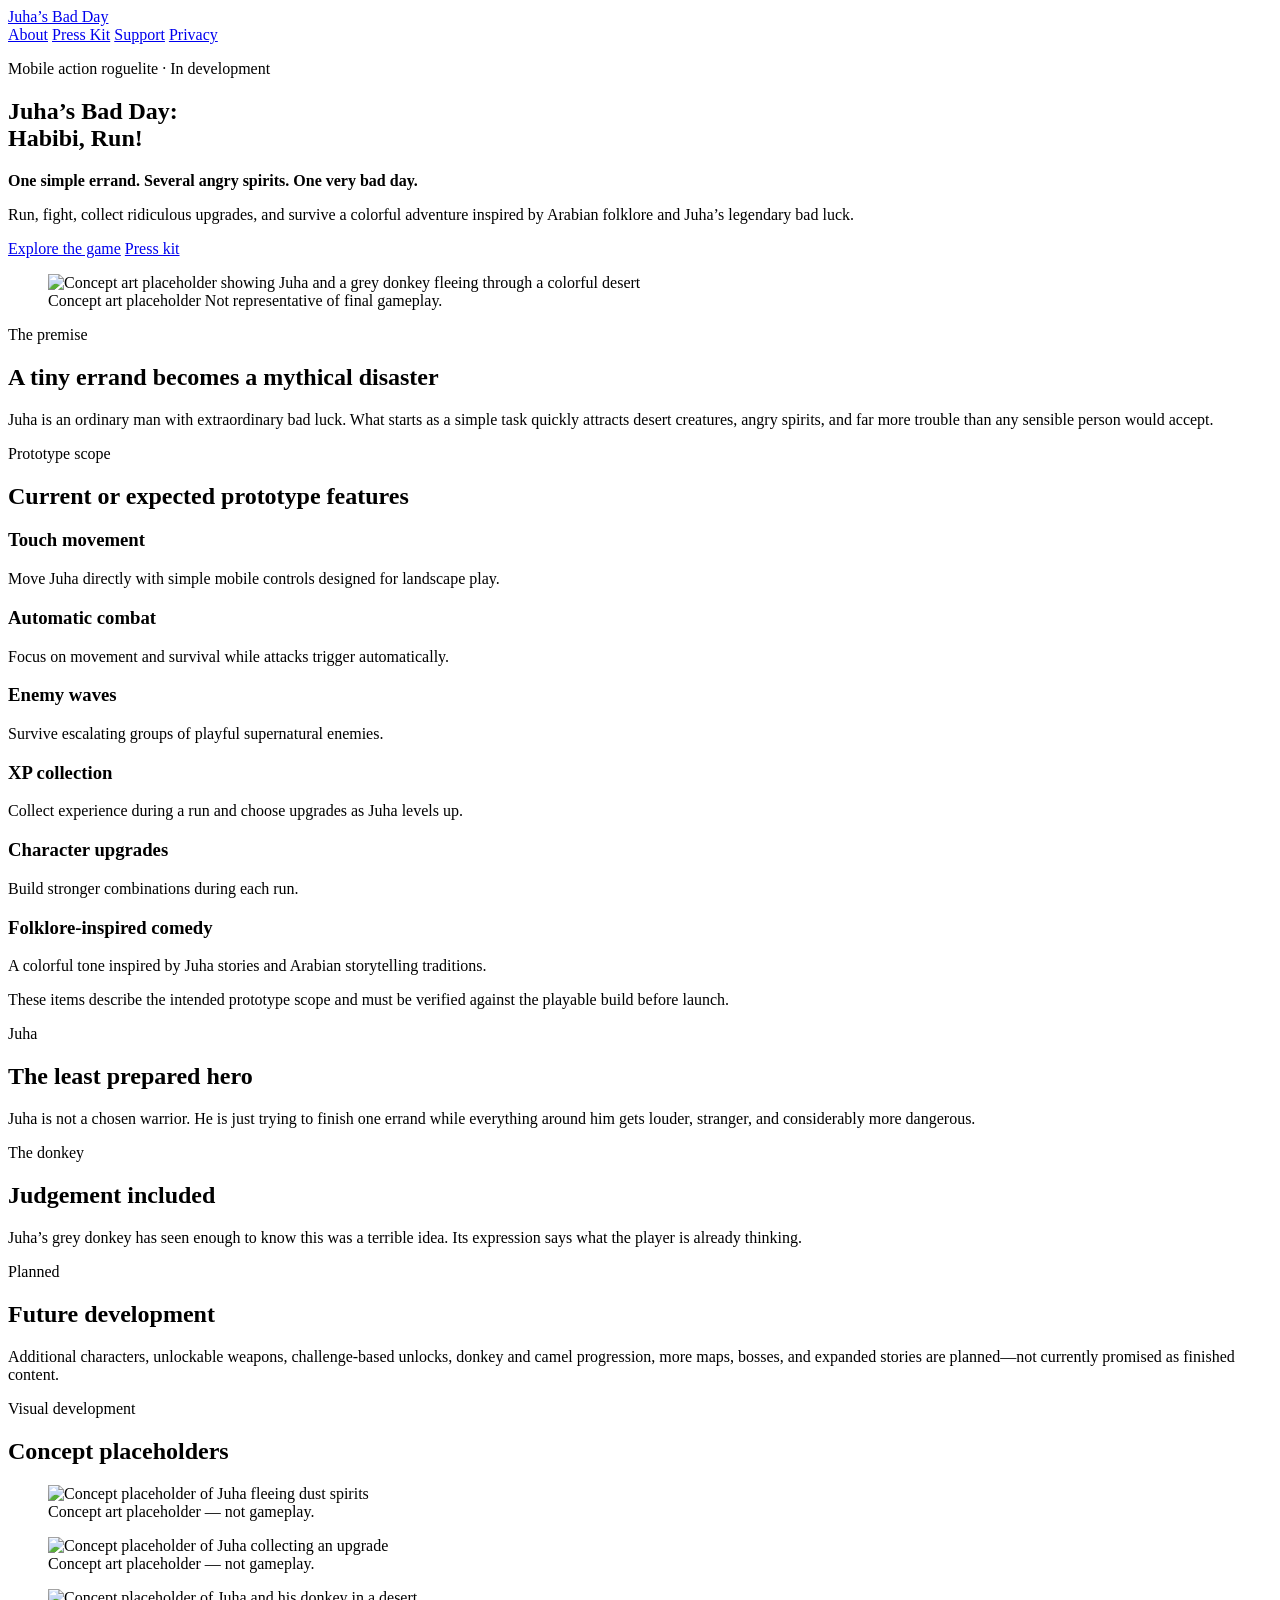
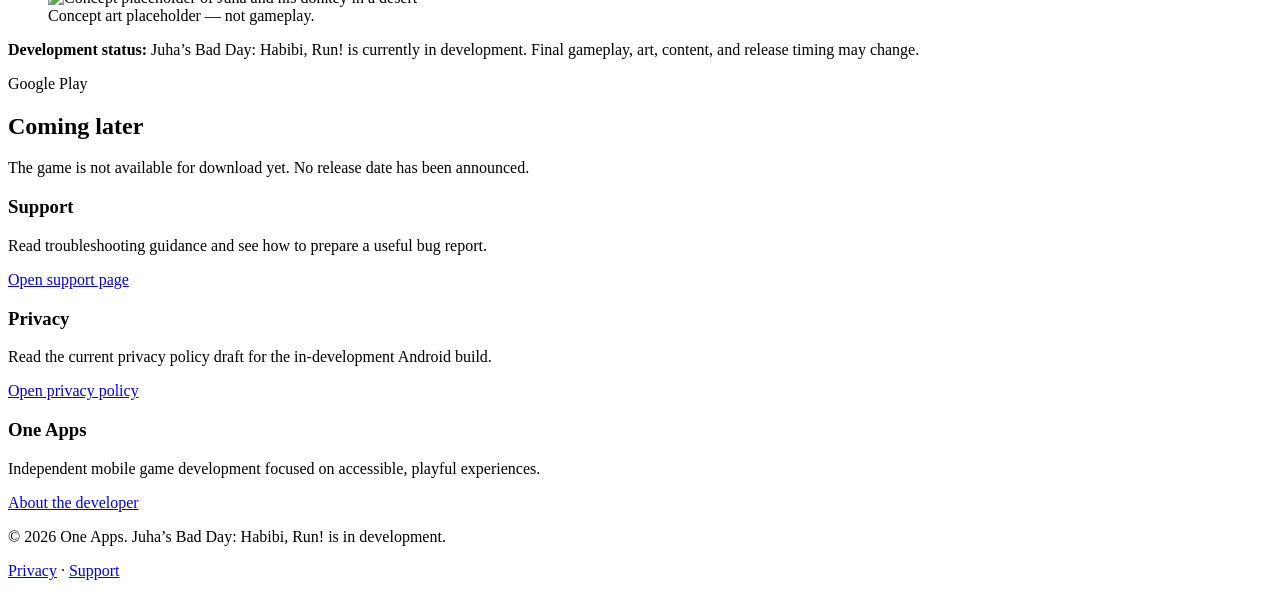
==== index.html @ a3ad3f42 "Add top-level website files" ====
<!doctype html>
<html lang="en">
<head>
  <meta charset="utf-8">
  <meta name="viewport" content="width=device-width,initial-scale=1">
  <title>Juha’s Bad Day: Habibi, Run!</title>
  <meta name="description" content="A humorous mobile survivors-like inspired by Arabian folklore, Juha stories, desert adventures, and one very bad day.">
  <meta property="og:title" content="Juha’s Bad Day: Habibi, Run!">
  <meta property="og:description" content="A humorous mobile survivors-like inspired by Arabian folklore, Juha stories, desert adventures, and one very bad day.">
  <meta property="og:type" content="website">
  <meta property="og:image" content="assets/images/hero-concept-1600x900.png">
  <meta name="theme-color" content="#0d5f63">
  <link rel="icon" href="assets/icons/favicon-48.png" sizes="48x48">
  <link rel="stylesheet" href="assets/css/styles.css">
</head>
<body>
<header class="site-header">
  <a class="brand" href="index.html">Juha’s Bad Day</a>
  <nav aria-label="Primary navigation">
    <a href="about.html">About</a>
    <a href="presskit.html">Press Kit</a>
    <a href="support.html">Support</a>
    <a href="privacy.html">Privacy</a>
  </nav>
</header>
<main>
<section class="hero">
  <div>
    <p class="eyebrow">Mobile action roguelite · In development</p>
    <h1>Juha’s Bad Day:<br>Habibi, Run!</h1>
    <p class="lead"><strong>One simple errand. Several angry spirits. One very bad day.</strong></p>
    <p>Run, fight, collect ridiculous upgrades, and survive a colorful adventure inspired by Arabian folklore and Juha’s legendary bad luck.</p>
    <a class="button" href="#game">Explore the game</a>
    <a class="button alt" href="presskit.html">Press kit</a>
  </div>
  <figure>
    <img src="assets/images/hero-concept-1600x900.png" alt="Concept art placeholder showing Juha and a grey donkey fleeing through a colorful desert">
    <figcaption><span class="asset-badge">Concept art placeholder</span> Not representative of final gameplay.</figcaption>
  </figure>
</section>
<section id="game">
  <p class="eyebrow">The premise</p>
  <h2>A tiny errand becomes a mythical disaster</h2>
  <p class="lead">Juha is an ordinary man with extraordinary bad luck. What starts as a simple task quickly attracts desert creatures, angry spirits, and far more trouble than any sensible person would accept.</p>
</section>
<section>
  <p class="eyebrow">Prototype scope</p>
  <h2>Current or expected prototype features</h2>
  <div class="grid">
    <article class="card"><h3>Touch movement</h3><p>Move Juha directly with simple mobile controls designed for landscape play.</p></article>
    <article class="card"><h3>Automatic combat</h3><p>Focus on movement and survival while attacks trigger automatically.</p></article>
    <article class="card"><h3>Enemy waves</h3><p>Survive escalating groups of playful supernatural enemies.</p></article>
    <article class="card"><h3>XP collection</h3><p>Collect experience during a run and choose upgrades as Juha levels up.</p></article>
    <article class="card"><h3>Character upgrades</h3><p>Build stronger combinations during each run.</p></article>
    <article class="card"><h3>Folklore-inspired comedy</h3><p>A colorful tone inspired by Juha stories and Arabian storytelling traditions.</p></article>
  </div>
  <p class="small">These items describe the intended prototype scope and must be verified against the playable build before launch.</p>
</section>
<section>
  <div class="grid">
    <article class="card"><p class="eyebrow">Juha</p><h2>The least prepared hero</h2><p>Juha is not a chosen warrior. He is just trying to finish one errand while everything around him gets louder, stranger, and considerably more dangerous.</p></article>
    <article class="card"><p class="eyebrow">The donkey</p><h2>Judgement included</h2><p>Juha’s grey donkey has seen enough to know this was a terrible idea. Its expression says what the player is already thinking.</p></article>
    <article class="card"><p class="eyebrow">Planned</p><h2>Future development</h2><p>Additional characters, unlockable weapons, challenge-based unlocks, donkey and camel progression, more maps, bosses, and expanded stories are planned—not currently promised as finished content.</p></article>
  </div>
</section>
<section>
  <p class="eyebrow">Visual development</p>
  <h2>Concept placeholders</h2>
  <div class="gallery">
    <figure><img src="assets/screenshots/phone-concept-01-1920x1080.png" alt="Concept placeholder of Juha fleeing dust spirits"><figcaption>Concept art placeholder — not gameplay.</figcaption></figure>
    <figure><img src="assets/screenshots/phone-concept-02-1920x1080.png" alt="Concept placeholder of Juha collecting an upgrade"><figcaption>Concept art placeholder — not gameplay.</figcaption></figure>
    <figure><img src="assets/screenshots/phone-concept-03-1920x1080.png" alt="Concept placeholder of Juha and his donkey in a desert"><figcaption>Concept art placeholder — not gameplay.</figcaption></figure>
  </div>
</section>
<section>
  <div class="notice"><strong>Development status:</strong> Juha’s Bad Day: Habibi, Run! is currently in development. Final gameplay, art, content, and release timing may change.</div>
</section>
<section>
  <div class="card"><p class="eyebrow">Google Play</p><h2>Coming later</h2><p>The game is not available for download yet. No release date has been announced.</p></div>
</section>
<section>
  <div class="grid"><article class="card"><h3>Support</h3><p>Read troubleshooting guidance and see how to prepare a useful bug report.</p><p><a href="support.html">Open support page</a></p></article><article class="card"><h3>Privacy</h3><p>Read the current privacy policy draft for the in-development Android build.</p><p><a href="privacy.html">Open privacy policy</a></p></article><article class="card"><h3>One Apps</h3><p>Independent mobile game development focused on accessible, playful experiences.</p><p><a href="about.html">About the developer</a></p></article></div>
</section>
</main>
<footer>
  <p>© 2026 One Apps. Juha’s Bad Day: Habibi, Run! is in development.</p>
  <p><a href="privacy.html">Privacy</a> · <a href="support.html">Support</a></p>
</footer>
<script src="assets/js/site.js" defer></script>
</body>
</html>
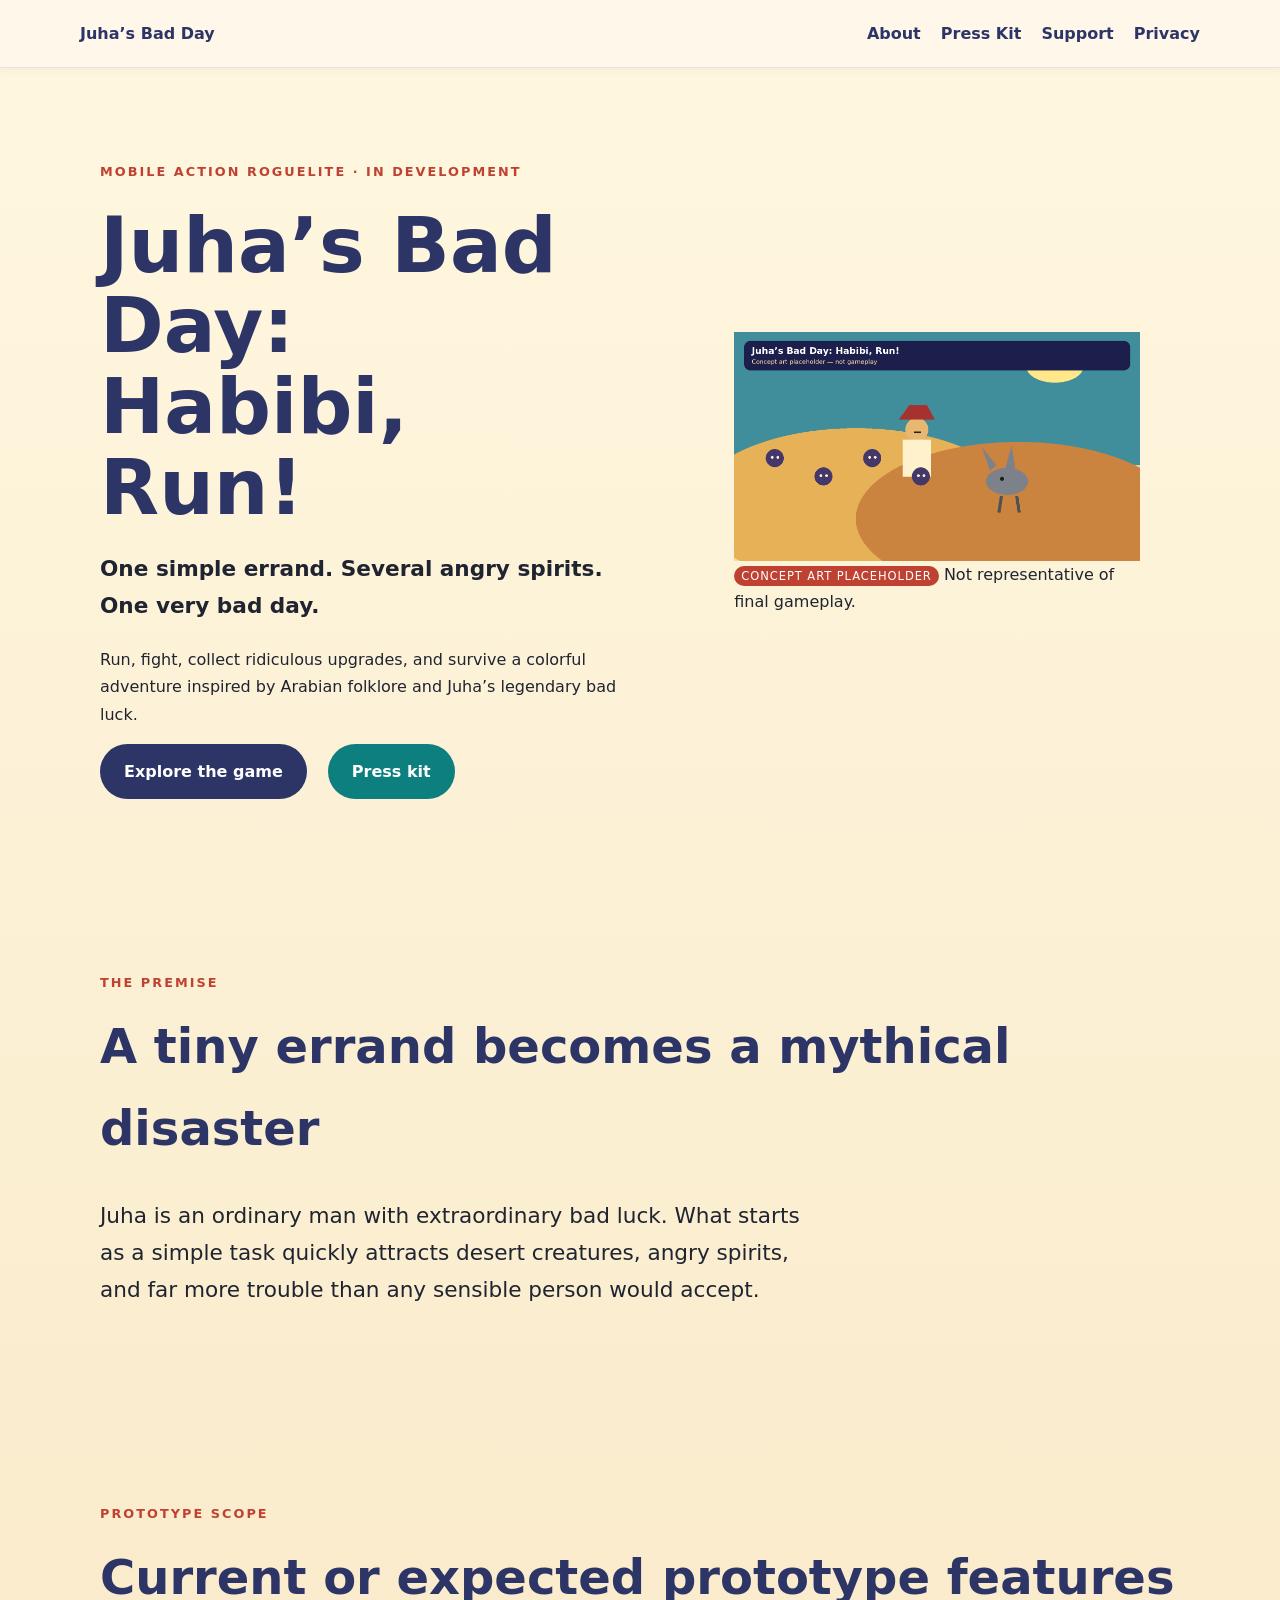
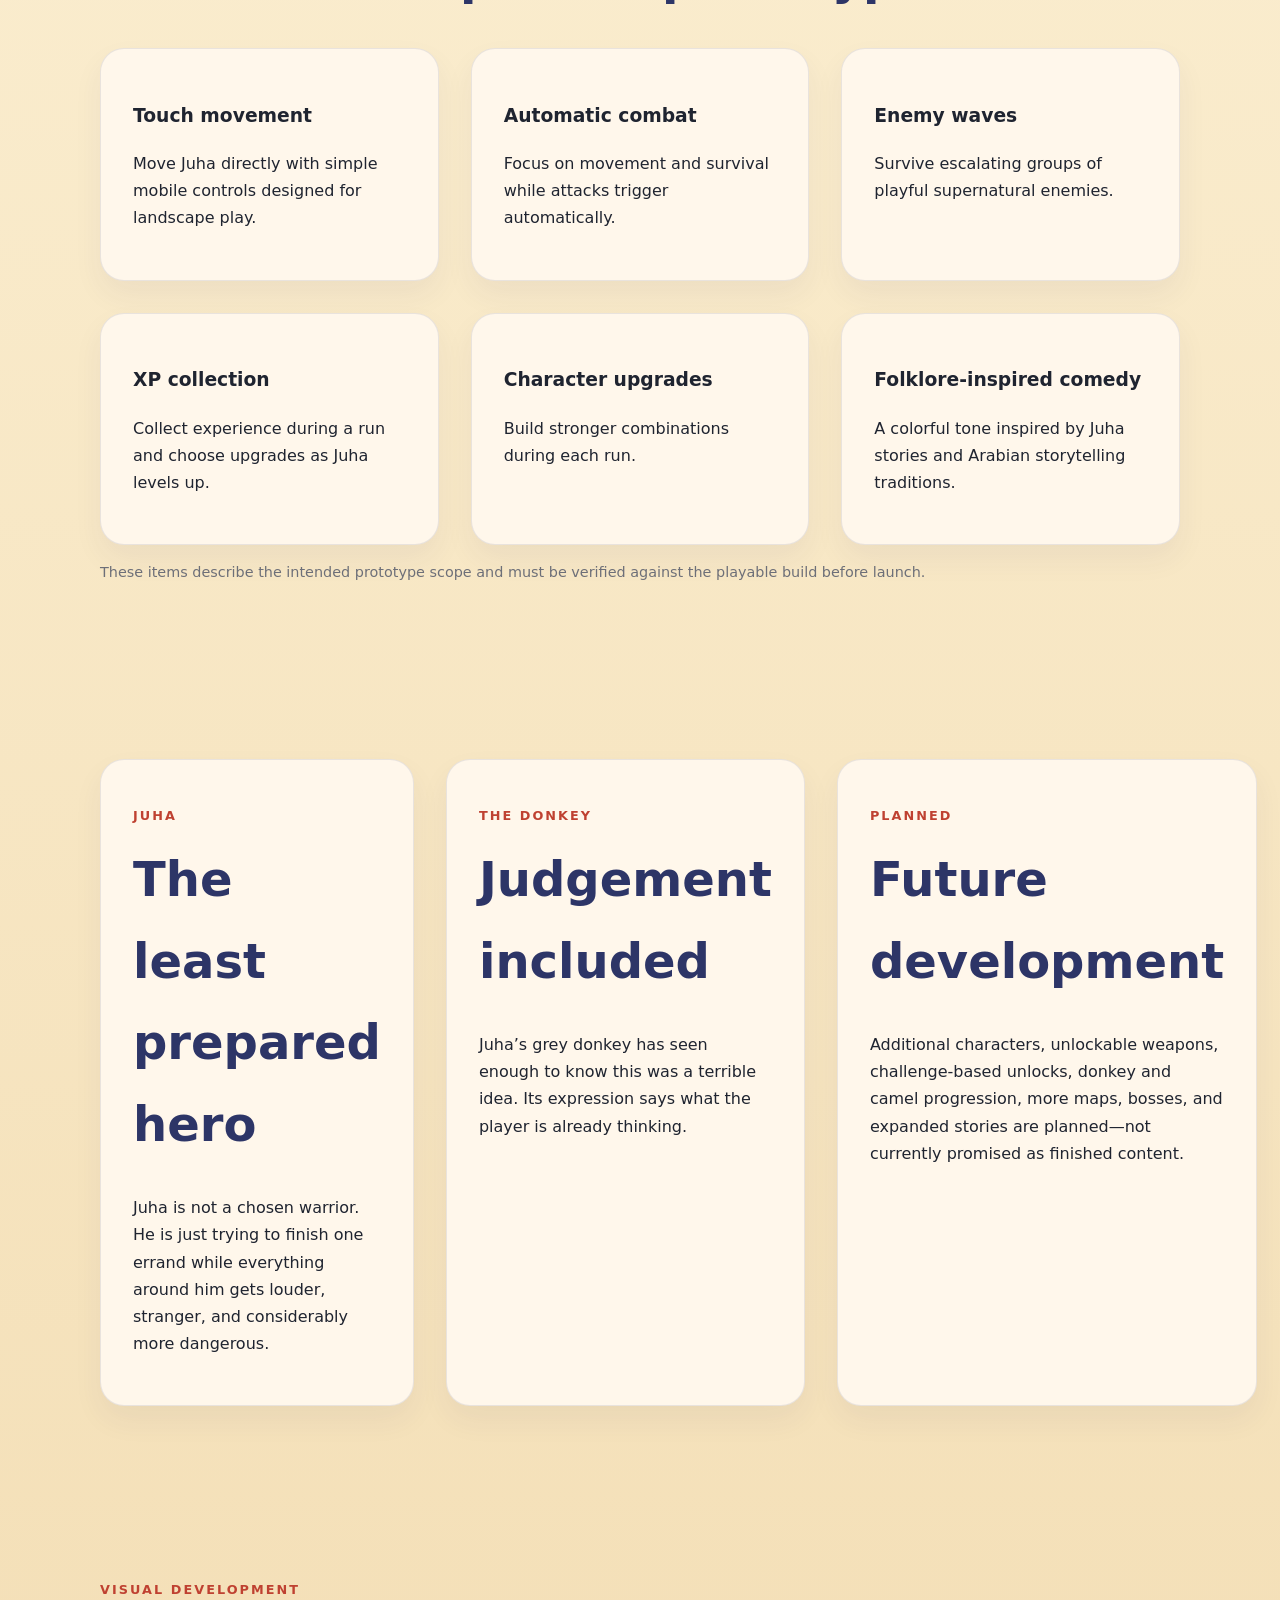
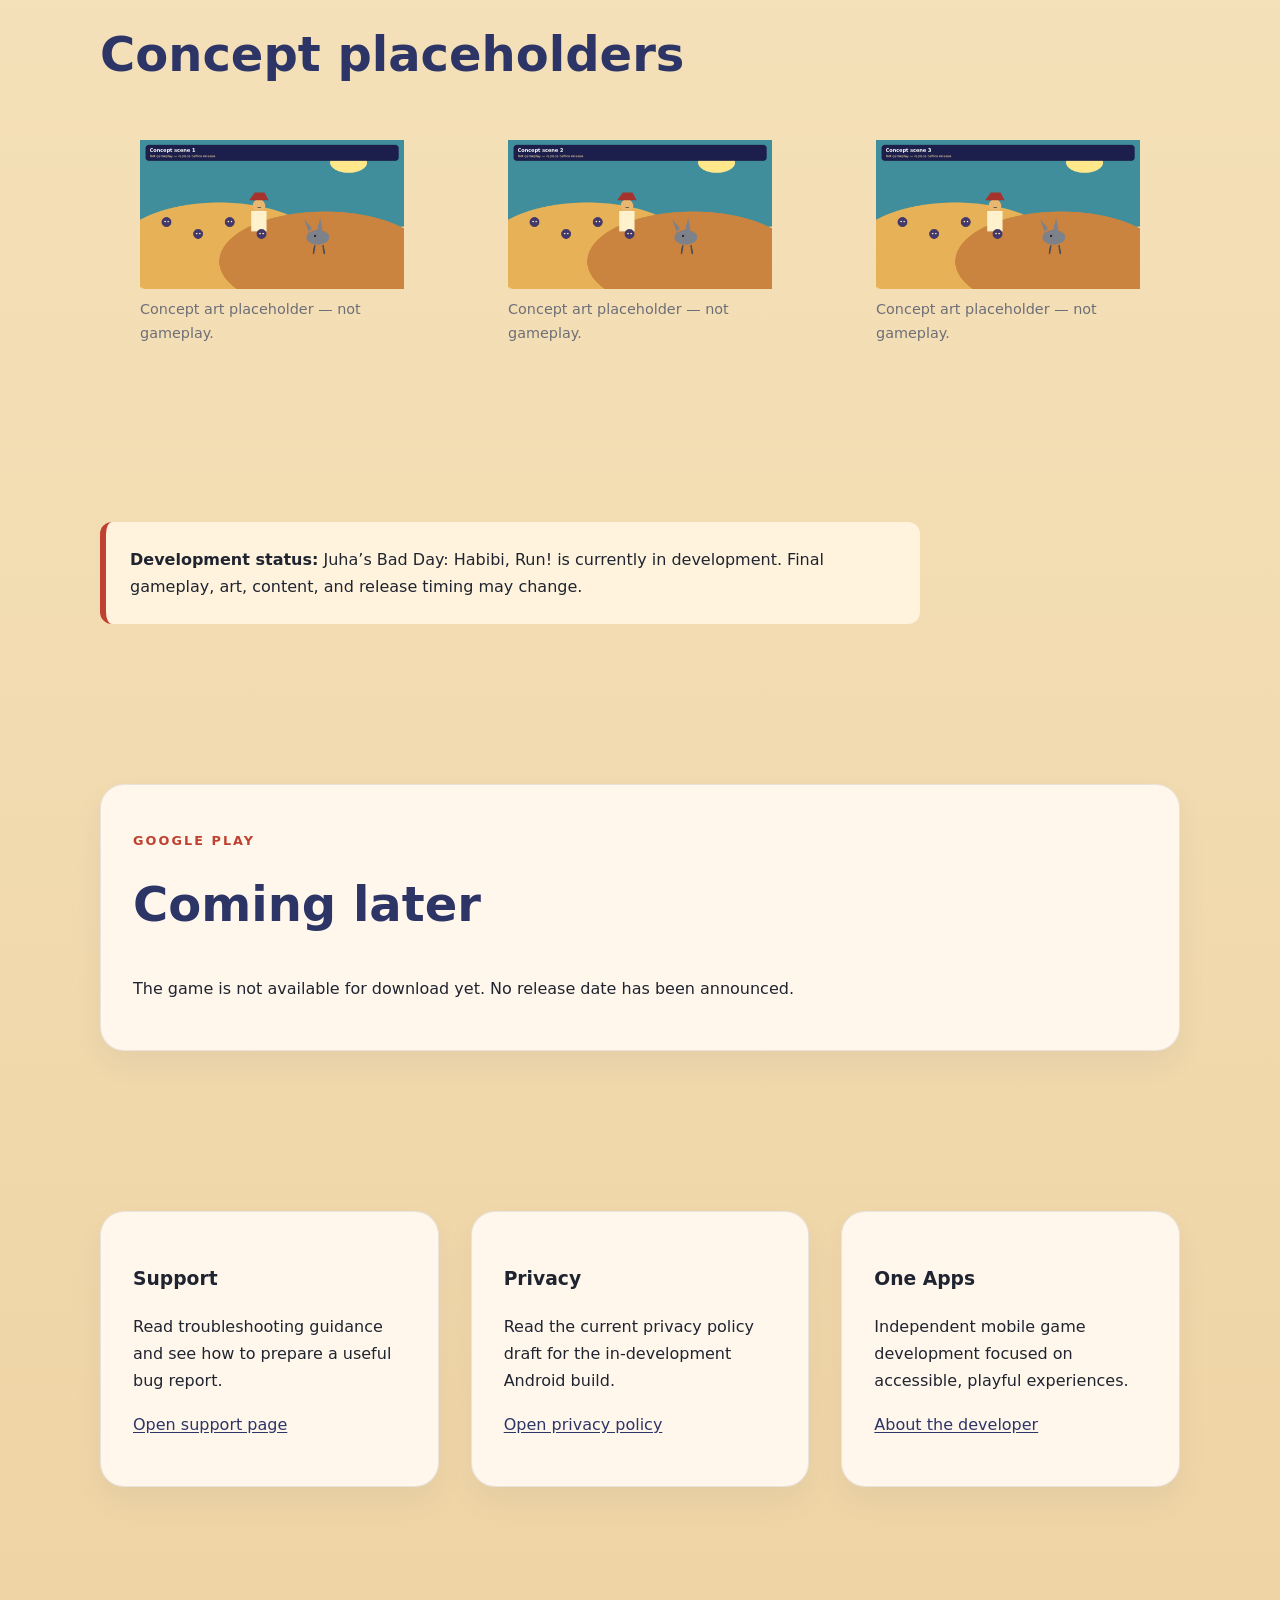
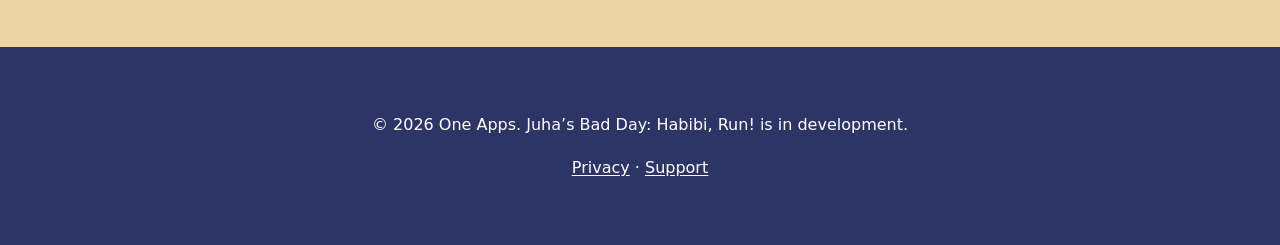
==== commit 9bb12b49: "Add files via upload Update index.html, about.html and presskit.html to use root-level assets and im" ====
--- a/index.html
+++ b/index.html
@@ -8,10 +8,10 @@
   <meta property="og:title" content="Juha’s Bad Day: Habibi, Run!">
   <meta property="og:description" content="A humorous mobile survivors-like inspired by Arabian folklore, Juha stories, desert adventures, and one very bad day.">
   <meta property="og:type" content="website">
-  <meta property="og:image" content="assets/images/hero-concept-1600x900.png">
+  <meta property="og:image" content="hero-concept-1600x900.png">
   <meta name="theme-color" content="#0d5f63">
-  <link rel="icon" href="assets/icons/favicon-48.png" sizes="48x48">
-  <link rel="stylesheet" href="assets/css/styles.css">
+  <link rel="icon" href="favicon-48.png" sizes="48x48">
+  <link rel="stylesheet" href="styles.css">
 </head>
 <body>
 <header class="site-header">
@@ -34,7 +34,7 @@
     <a class="button alt" href="presskit.html">Press kit</a>
   </div>
   <figure>
-    <img src="assets/images/hero-concept-1600x900.png" alt="Concept art placeholder showing Juha and a grey donkey fleeing through a colorful desert">
+    <img src="hero-concept-1600x900.png" alt="Concept art placeholder showing Juha and a grey donkey fleeing through a colorful desert">
     <figcaption><span class="asset-badge">Concept art placeholder</span> Not representative of final gameplay.</figcaption>
   </figure>
 </section>
@@ -67,9 +67,9 @@
   <p class="eyebrow">Visual development</p>
   <h2>Concept placeholders</h2>
   <div class="gallery">
-    <figure><img src="assets/screenshots/phone-concept-01-1920x1080.png" alt="Concept placeholder of Juha fleeing dust spirits"><figcaption>Concept art placeholder — not gameplay.</figcaption></figure>
-    <figure><img src="assets/screenshots/phone-concept-02-1920x1080.png" alt="Concept placeholder of Juha collecting an upgrade"><figcaption>Concept art placeholder — not gameplay.</figcaption></figure>
-    <figure><img src="assets/screenshots/phone-concept-03-1920x1080.png" alt="Concept placeholder of Juha and his donkey in a desert"><figcaption>Concept art placeholder — not gameplay.</figcaption></figure>
+    <figure><img src="phone-concept-01-1920x1080.png" alt="Concept placeholder of Juha fleeing dust spirits"><figcaption>Concept art placeholder — not gameplay.</figcaption></figure>
+    <figure><img src="phone-concept-02-1920x1080.png" alt="Concept placeholder of Juha collecting an upgrade"><figcaption>Concept art placeholder — not gameplay.</figcaption></figure>
+    <figure><img src="phone-concept-03-1920x1080.png" alt="Concept placeholder of Juha and his donkey in a desert"><figcaption>Concept art placeholder — not gameplay.</figcaption></figure>
   </div>
 </section>
 <section>
@@ -86,6 +86,6 @@
   <p>© 2026 One Apps. Juha’s Bad Day: Habibi, Run! is in development.</p>
   <p><a href="privacy.html">Privacy</a> · <a href="support.html">Support</a></p>
 </footer>
-<script src="assets/js/site.js" defer></script>
+<script src="site.js" defer></script>
 </body>
 </html>
--- a/styles.css
+++ b/styles.css
@@ -0,0 +1,238 @@
+/*
+  This stylesheet defines a clean, modern design for the Juha’s Bad Day
+  website. It aims to capture the playful spirit of Arabian folk tales
+  with warm colours, generous spacing and soft shadows. Cards lift
+  slightly on hover to suggest interactivity, buttons have subtle
+  motion cues, and typography is scaled responsively for readability
+  across devices.
+
+  Colour variables at the top allow for easy experimentation with the
+  palette while maintaining consistency throughout the site. The layout
+  uses CSS grid and flexbox to adapt gracefully from large screens to
+  small. This file replaces the earlier compact stylesheet and should
+  be referenced by all pages via <link rel="stylesheet" href="styles.css">.
+*/
+
+:root {
+  --sand: #eed3a2;
+  --cream: #fff7e0;
+  --turquoise: #0e7f7f;
+  --indigo: #2d3567;
+  --red: #bf4131;
+  --copper: #a35f2d;
+  --ink: #1f2430;
+  --muted: #6d6f78;
+  --card: #fff7eb;
+  --max: 1120px;
+}
+
+*, *::before, *::after {
+  box-sizing: border-box;
+}
+
+html {
+  scroll-behavior: smooth;
+}
+
+body {
+  margin: 0;
+  font-family: Inter, ui-sans-serif, system-ui, -apple-system,
+    BlinkMacSystemFont, "Segoe UI", sans-serif;
+  background: linear-gradient(180deg, var(--cream) 0%, var(--sand) 100%);
+  color: var(--ink);
+  line-height: 1.7;
+  -webkit-font-smoothing: antialiased;
+  -moz-osx-font-smoothing: grayscale;
+}
+
+a {
+  color: var(--indigo);
+  text-underline-offset: 2px;
+}
+
+img {
+  max-width: 100%;
+  height: auto;
+  display: block;
+}
+
+.site-header {
+  position: sticky;
+  top: 0;
+  z-index: 50;
+  display: flex;
+  justify-content: space-between;
+  align-items: center;
+  padding: 20px max(20px, calc((100vw - var(--max)) / 2));
+  background: rgba(255, 247, 235, 0.96);
+  backdrop-filter: blur(12px);
+  border-bottom: 1px solid rgba(45, 53, 103, 0.1);
+  box-shadow: 0 2px 10px rgba(45, 53, 103, 0.06);
+}
+
+.brand {
+  font-weight: 900;
+  text-decoration: none;
+  color: var(--indigo);
+}
+
+nav {
+  display: flex;
+  gap: 20px;
+  flex-wrap: wrap;
+}
+
+nav a {
+  text-decoration: none;
+  font-weight: 700;
+  transition: color 0.2s ease;
+}
+
+nav a:hover {
+  color: var(--turquoise);
+}
+
+main section {
+  max-width: var(--max);
+  margin: auto;
+  padding: 80px 20px;
+}
+
+.hero {
+  display: grid;
+  grid-template-columns: 1.1fr 1fr;
+  gap: 60px;
+  align-items: center;
+}
+
+.eyebrow {
+  text-transform: uppercase;
+  letter-spacing: 0.16em;
+  font-weight: 800;
+  color: var(--red);
+  font-size: 0.8rem;
+}
+
+.hero h1 {
+  font-size: clamp(2.5rem, 6vw, 5rem);
+  line-height: 1.05;
+  margin: 0.3em 0;
+  color: var(--indigo);
+}
+
+.lead {
+  font-size: 1.35rem;
+  max-width: 52ch;
+}
+
+.button {
+  display: inline-block;
+  background: var(--indigo);
+  color: white;
+  padding: 14px 24px;
+  border-radius: 999px;
+  text-decoration: none;
+  font-weight: 800;
+  margin-right: 16px;
+  transition: all 0.3s ease;
+}
+
+.button.alt {
+  background: var(--turquoise);
+}
+
+.button:hover {
+  transform: translateY(-2px);
+  box-shadow: 0 6px 12px rgba(0, 0, 0, 0.12);
+}
+
+section h2 {
+  font-size: clamp(1.8rem, 5vw, 3rem);
+  margin-top: 0.2em;
+  margin-bottom: 0.6em;
+  color: var(--indigo);
+}
+
+.grid {
+  display: grid;
+  grid-template-columns: repeat(3, 1fr);
+  gap: 32px;
+}
+
+.card {
+  background: var(--card);
+  border-radius: 24px;
+  border: 1px solid rgba(45, 53, 103, 0.1);
+  padding: 32px;
+  box-shadow: 0 14px 30px rgba(45, 53, 103, 0.06);
+  transition: transform 0.25s ease, box-shadow 0.25s ease;
+}
+
+.card:hover {
+  transform: translateY(-4px);
+  box-shadow: 0 20px 40px rgba(45, 53, 103, 0.08);
+}
+
+.notice {
+  border-left: 6px solid var(--red);
+  background: #fff3dd;
+  padding: 24px;
+  border-radius: 12px;
+  max-width: 820px;
+}
+
+.gallery {
+  display: grid;
+  grid-template-columns: repeat(3, 1fr);
+  gap: 24px;
+}
+
+.gallery figcaption {
+  font-size: 0.9rem;
+  color: var(--muted);
+  margin-top: 8px;
+}
+
+footer {
+  padding: 48px 20px;
+  text-align: center;
+  background: var(--indigo);
+  color: white;
+  margin-top: 80px;
+}
+
+footer a {
+  color: white;
+}
+
+.small {
+  font-size: 0.9rem;
+  color: var(--muted);
+}
+
+.asset-badge {
+  font-size: 0.72rem;
+  text-transform: uppercase;
+  letter-spacing: 0.08em;
+  background: var(--red);
+  color: white;
+  padding: 3px 7px;
+  border-radius: 999px;
+}
+
+@media (max-width: 900px) {
+  .hero {
+    grid-template-columns: 1fr;
+    gap: 40px;
+    text-align: center;
+  }
+  nav {
+    flex-direction: column;
+    align-items: flex-start;
+    gap: 8px;
+  }
+  .grid,
+  .gallery {
+    grid-template-columns: 1fr;
+  }
+}
